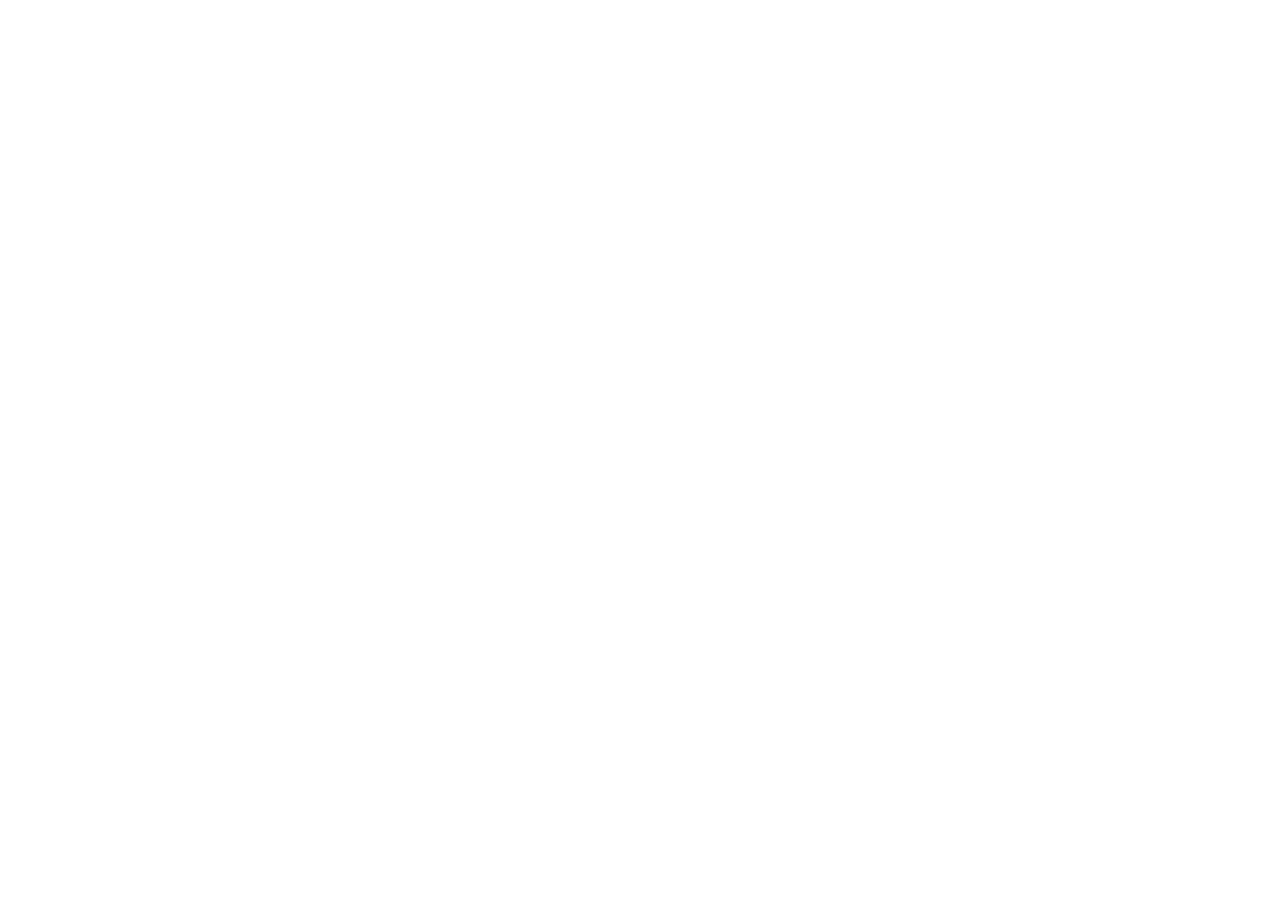
==== project2/index.html @ 83ab0eac "Starting Project 2" ====
<!DOCTYPE html>
<html lang="en">

<head>
    <meta charset="UTF-8">
    <meta name="viewport" content="width=device-width, initial-scale=1.0">
    <link rel="stylesheet" href="styles.css">
    <meta http-equiv="X-UA-Compatible" content="ie=edge">
    <title>Project222222</title>
</head>

<body>

</body>

</html>
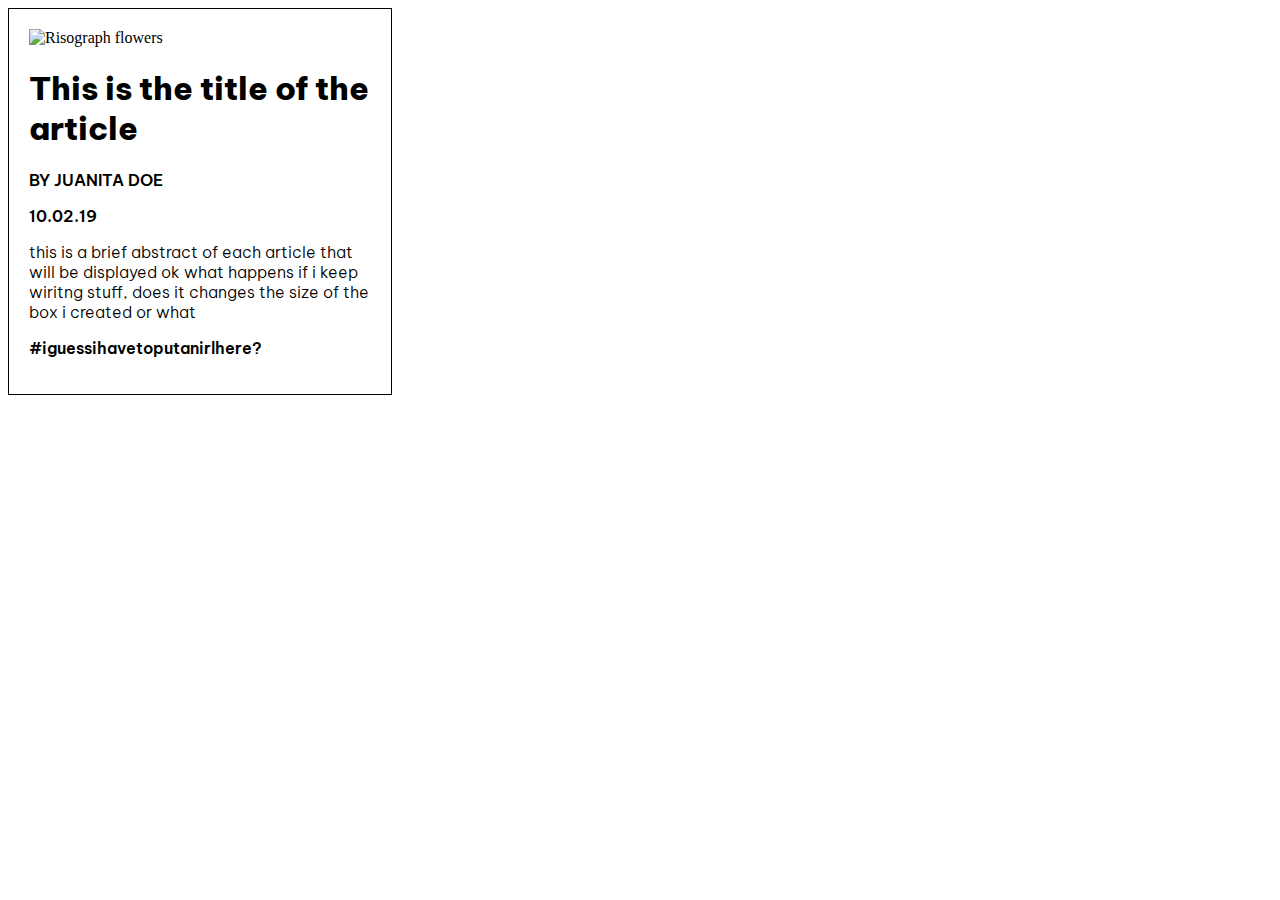
==== commit 16ba4108: "Cards Comps" ====
--- a/project2/index.html
+++ b/project2/index.html
@@ -7,9 +7,25 @@
     <link rel="stylesheet" href="styles.css">
     <meta http-equiv="X-UA-Compatible" content="ie=edge">
     <title>Project222222</title>
+    <link href="https://fonts.googleapis.com/css?family=Be+Vietnam:300,600,800&display=swap" rel="stylesheet">
 </head>
 
 <body>
+    <div class="card">
+        <img src="https://i.pinimg.com/564x/90/77/be/9077bea7108967074b832f0f4b47ccdf.jpg" width="300"
+            alt="Risograph flowers">
+        <!-- photo shamelessly stolen from pinterest, no info about the artist -->
+        <h1 class="articletitle"> This is the title of the article</h1>
+        <p class="authorsname"> BY JUANITA DOE</p>
+        <p class="date"> 10.02.19</p>
+        <p class="abstract">this is a brief abstract of each article that will be displayed ok what happens if i keep
+            wiritng stuff, does it changes the size of the box i created or what</p>
+        <p class="tags">
+            #iguessihavetoputanirlhere?</p>
+
+
+
+    </div>
 
 </body>
 
--- a/project2/styles.css
+++ b/project2/styles.css
@@ -0,0 +1,52 @@
+div.card {
+    height: 75%;
+    width: 342px;
+    padding: 20px;
+    border: 1px solid black;
+    word-wrap: break-word;
+    /* i saw this online, but is not working, i don't understand how to constrain stuff to the box on the div ¯\_(ツ)_/¯ */
+}
+
+
+h1.articletitle {
+    font-family: 'Be Vietnam', sans-serif;
+    font-weight: 800;
+}
+
+h1:hover {
+    color: rgb(255, 235, 46);
+}
+
+p.abstract {
+    font-family: 'Be Vietnam', sans-serif;
+    font-weight: 300;
+
+}
+
+p.authorsname {
+    font-family: 'Be Vietnam', sans-serif;
+    font-weight: 600;
+}
+
+p.authorsname:hover {
+    color: rgb(242, 17, 91);
+}
+
+p.tags {
+    font-family: 'Be Vietnam', sans-serif;
+    font-weight: 600;
+}
+
+p.tags:hover {
+    color: rgb(60, 214, 68)
+}
+
+p.date {
+    font-family: 'Be Vietnam', sans-serif;
+    font-weight: 600;
+
+}
+
+p.date:hover {
+    color: rgb(31, 54, 246)
+}
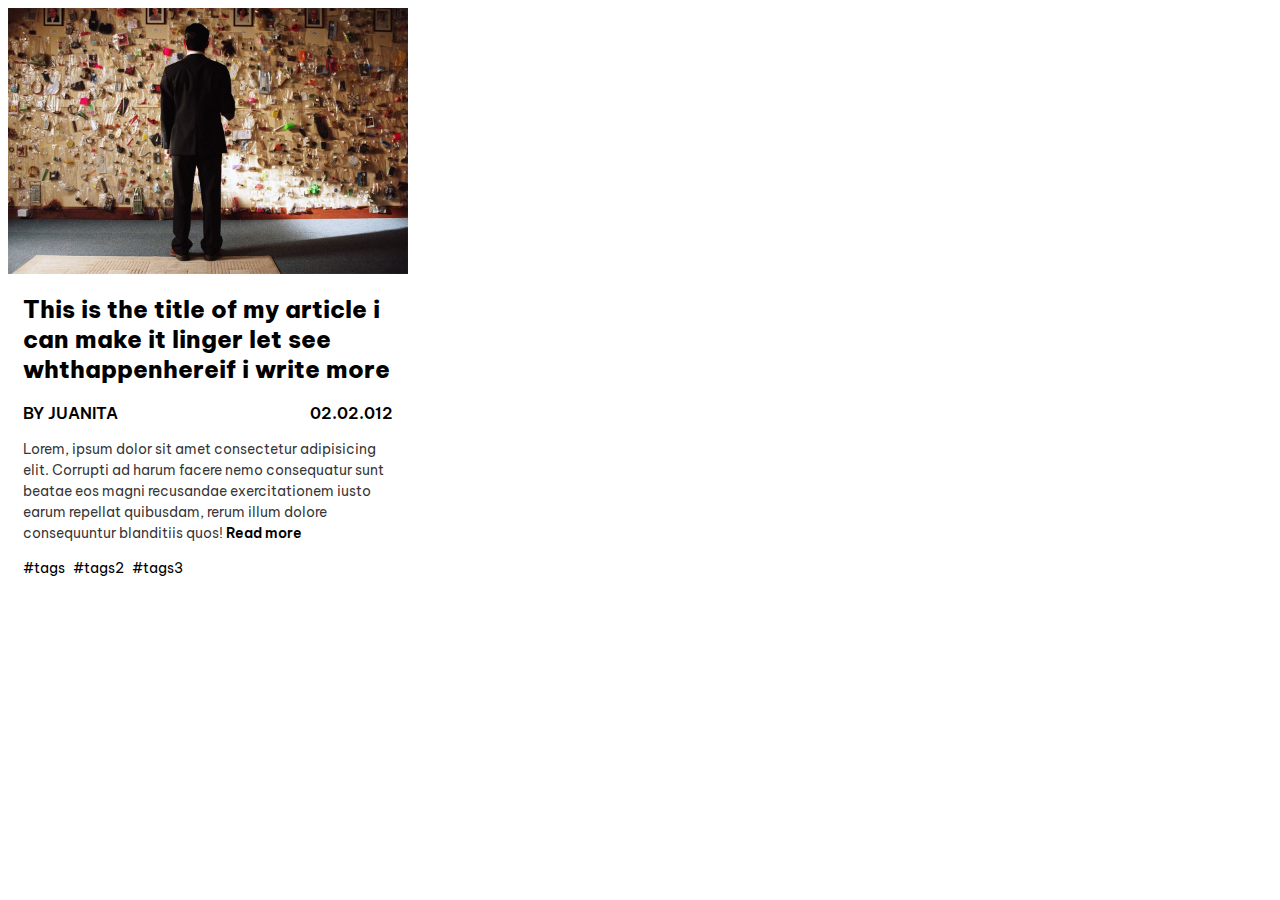
==== commit 8077229e: "commit lol" ====
--- a/project2/index.html
+++ b/project2/index.html
@@ -11,22 +11,24 @@
 </head>
 
 <body>
-    <div class="card">
-        <img src="https://i.pinimg.com/564x/90/77/be/9077bea7108967074b832f0f4b47ccdf.jpg" width="300"
-            alt="Risograph flowers">
-        <!-- photo shamelessly stolen from pinterest, no info about the artist -->
-        <h1 class="articletitle"> This is the title of the article</h1>
-        <p class="authorsname"> BY JUANITA DOE</p>
-        <p class="date"> 10.02.19</p>
-        <p class="abstract">this is a brief abstract of each article that will be displayed ok what happens if i keep
-            wiritng stuff, does it changes the size of the box i created or what</p>
-        <p class="tags">
-            #iguessihavetoputanirlhere?</p>
 
-
-
-    </div>
+    <section>
+        <img src="images/featured-film-example.jpg" class="articlepicture" alt="#">
+        <h2 class="articlename"><a href="#"> This is the title of my article i can make it linger let see
+                whthappenhereif i write more </a></h2>
+        <ul class="clearfix">
+            <li class="authorinfo"> <a href="#"> By Juanita</a></li>
+            <li class="artdate"> <a href="#">02.02.012</li> </a>
+        </ul>
+        <p class="abstract"> Lorem, ipsum dolor sit amet consectetur adipisicing elit. Corrupti ad harum facere nemo
+            consequatur sunt
+            beatae eos magni recusandae exercitationem iusto earum repellat quibusdam, rerum illum dolore consequuntur
+            blanditiis quos! <span class="readmore"><a href="readmore.com">Read more</a></span> </p>
+        <p class="tags"> <a href="lin1k.com"> #tags </a> <a href="link2.com"> #tags2 </a> <a href="link3.com"> #tags3
+            </a> </p>
+    </section>
 
 </body>
 
+
 </html>
--- a/project2/styles.css
+++ b/project2/styles.css
@@ -1,52 +1,114 @@
-div.card {
-    height: 75%;
-    width: 342px;
-    padding: 20px;
-    border: 1px solid black;
-    word-wrap: break-word;
-    /* i saw this online, but is not working, i don't understand how to constrain stuff to the box on the div ¯\_(ツ)_/¯ */
+* {
+    box-sizing: border-box;
+}
+
+body {
+    background-color: rgb(255, 255, 255, 1);
+    color: rgb(0, 0, 0, 1);
+    font-family: 'Be Vietnam', sans-serif;
+}
+
+section {
+    width: 400px;
+    padding-bottom: 15px;
+    margin: auto;
+    display: inline-block;
+}
+
+h2,
+ul,
+p {
+    padding-right: 15px;
+    padding-left: 15px;
+}
+
+a:link,
+a {
+    color: black;
+    text-decoration: none;
+}
+
+h2 {
+    font-weight: 800;
+    font-size: 24px;
+    text-decoration: none;
+}
+
+p {
+    font-size: 14px;
+    line-height: 1.5;
+}
+
+a+a {
+    margin-left: 5px;
+}
+
+img {
+    display: block;
+    height: auto;
+    width: 100%;
+}
+
+li {
+    display: inline-block;
+    font-weight: 600;
+}
+
+ul {
+    list-style: none;
+}
+
+.clearfix::before,
+.clearfix::after {
+    content: ' ';
+    display: table;
+}
+
+.clearfix::after {
+    clear: both;
+}
+
+.abstract {
+    color: rgb(0, 0, 0, .80)
 }
 
 
-h1.articletitle {
-    font-family: 'Be Vietnam', sans-serif;
-    font-weight: 800;
+.artdate {
+    float: right;
 }
 
-h1:hover {
-    color: rgb(255, 235, 46);
+.artdate a:hover {
+    color: rgb(28, 57, 247);
+    text-decoration: underline;
 }
 
-p.abstract {
-    font-family: 'Be Vietnam', sans-serif;
-    font-weight: 300;
+.articlename a:hover {
+    color: rgb(255, 205, 41);
+    text-decoration: underline;
+}
+
+.authorinfo {
+    text-align: right;
+    text-transform: uppercase;
 
 }
 
-p.authorsname {
-    font-family: 'Be Vietnam', sans-serif;
+.authorinfo a:hover {
+    color: rgb(242, 17, 91);
+    text-decoration: underline;
+
+}
+
+.readmore {
     font-weight: 600;
 }
 
-p.authorsname:hover {
-    color: rgb(242, 17, 91);
+.readmore a:hover {
+    text-decoration: underline;
 }
 
-p.tags {
-    font-family: 'Be Vietnam', sans-serif;
-    font-weight: 600;
-}
-
-p.tags:hover {
-    color: rgb(60, 214, 68)
-}
-
-p.date {
-    font-family: 'Be Vietnam', sans-serif;
-    font-weight: 600;
+.tags a:hover {
+    color: rgb(83, 194, 92);
+    text-decoration: underline;
 
 }
-
-p.date:hover {
-    color: rgb(31, 54, 246)
-}
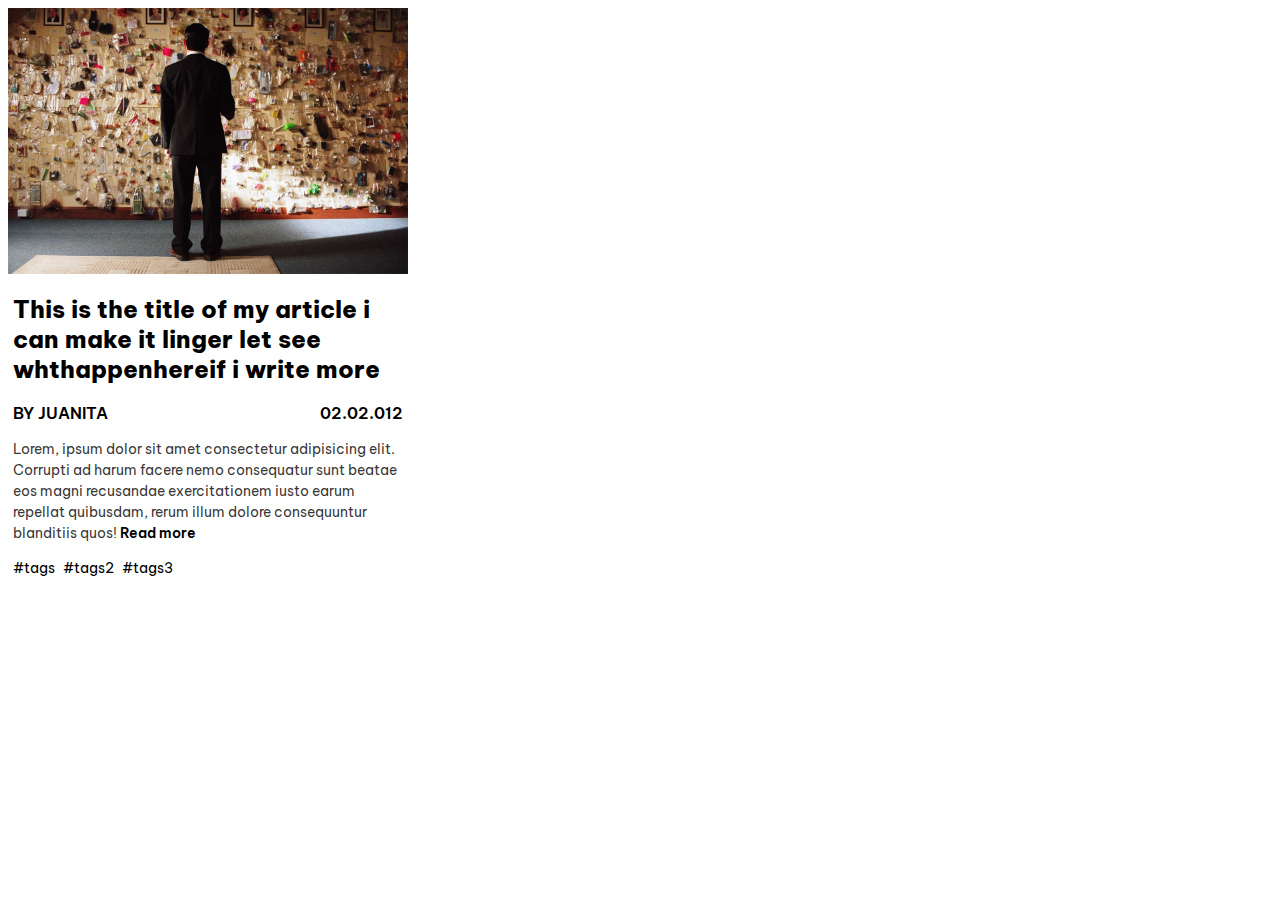
==== commit 257d813b: "I never commit_ Final Comp" ====
--- a/project2/index.html
+++ b/project2/index.html
@@ -6,26 +6,31 @@
     <meta name="viewport" content="width=device-width, initial-scale=1.0">
     <link rel="stylesheet" href="styles.css">
     <meta http-equiv="X-UA-Compatible" content="ie=edge">
-    <title>Project222222</title>
+    <title>Project 2: C O M P S </title>
     <link href="https://fonts.googleapis.com/css?family=Be+Vietnam:300,600,800&display=swap" rel="stylesheet">
 </head>
 
 <body>
 
     <section>
-        <img src="images/featured-film-example.jpg" class="articlepicture" alt="#">
-        <h2 class="articlename"><a href="#"> This is the title of my article i can make it linger let see
-                whthappenhereif i write more </a></h2>
-        <ul class="clearfix">
-            <li class="authorinfo"> <a href="#"> By Juanita</a></li>
-            <li class="artdate"> <a href="#">02.02.012</li> </a>
-        </ul>
-        <p class="abstract"> Lorem, ipsum dolor sit amet consectetur adipisicing elit. Corrupti ad harum facere nemo
-            consequatur sunt
-            beatae eos magni recusandae exercitationem iusto earum repellat quibusdam, rerum illum dolore consequuntur
-            blanditiis quos! <span class="readmore"><a href="readmore.com">Read more</a></span> </p>
-        <p class="tags"> <a href="lin1k.com"> #tags </a> <a href="link2.com"> #tags2 </a> <a href="link3.com"> #tags3
-            </a> </p>
+        <img src="images/featured-film-example.jpg" class="articlepicture"
+            alt="Everything is Illuminated movie screenshot, guy staring at a wall with hanging objects">
+        <div>
+            <h2 class="articlename"><a href="#"> This is the title of my article i can make it linger let see
+                    whthappenhereif i write more </a></h2>
+            <ul class="clearfix">
+                <li class="authorinfo"> <a href="#"> By Juanita</a></li>
+                <li class="articledate"> <a href="#">02.02.012</li> </a>
+            </ul>
+            <p class="abstract"> Lorem, ipsum dolor sit amet consectetur adipisicing elit. Corrupti ad harum facere nemo
+                consequatur sunt
+                beatae eos magni recusandae exercitationem iusto earum repellat quibusdam, rerum illum dolore
+                consequuntur
+                blanditiis quos! <span class="readmore"><a href="readmore.com">Read more</a></span> </p>
+            <p class="tags"> <a href="lin1k.com"> #tags </a> <a href="link2.com"> #tags2 </a> <a href="link3.com">
+                    #tags3
+                </a> </p>
+        </div>
     </section>
 
 </body>
--- a/project2/styles.css
+++ b/project2/styles.css
@@ -3,23 +3,24 @@
 }
 
 body {
-    background-color: rgb(255, 255, 255, 1);
-    color: rgb(0, 0, 0, 1);
+    background-color: rgb(255, 255, 255);
+    color: rgb(0, 0, 0);
     font-family: 'Be Vietnam', sans-serif;
 }
 
 section {
+    display: inline-block;
+    margin: auto;
+    padding-bottom: 15px;
     width: 400px;
-    padding-bottom: 15px;
-    margin: auto;
-    display: inline-block;
+
 }
 
 h2,
 ul,
 p {
-    padding-right: 15px;
-    padding-left: 15px;
+    padding-left: 5px;
+    padding-right: 5px;
 }
 
 a:link,
@@ -29,14 +30,15 @@
 }
 
 h2 {
+    font-size: 24px;
     font-weight: 800;
-    font-size: 24px;
     text-decoration: none;
 }
 
 p {
     font-size: 14px;
     line-height: 1.5;
+
 }
 
 a+a {
@@ -69,15 +71,15 @@
 }
 
 .abstract {
-    color: rgb(0, 0, 0, .80)
+    color: rgb(0, 0, 0, .80);
 }
 
 
-.artdate {
+.articledate {
     float: right;
 }
 
-.artdate a:hover {
+.articledate a:hover {
     color: rgb(28, 57, 247);
     text-decoration: underline;
 }
@@ -112,3 +114,7 @@
     text-decoration: underline;
 
 }
+
+/* Fonts used: "Be Vietnam in weight: 300, 600, 800.
+Font source: https://fonts.google.com/specimen/Be+Vietnam
+Img source: outnow.ch  https://outnow.ch/Movies/2005/EverythingIsIlluminated/Bilder/005 */
